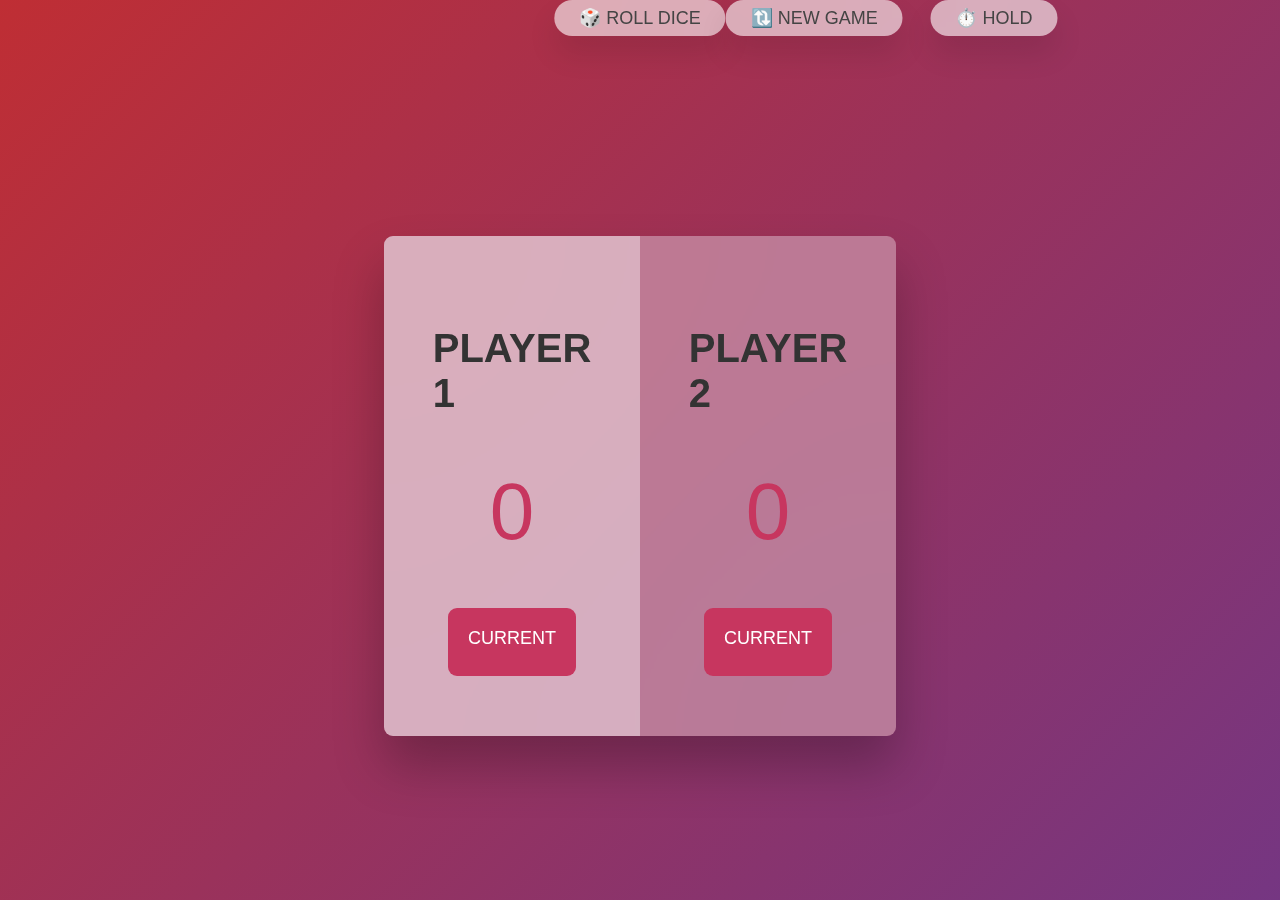
==== pig-game/index.html @ b228656b "Added Menu Buttons" ====
<!DOCTYPE html>
<html lang="en">
  <head>
    <meta charset="UTF-8" />
    <meta name="viewport" content="width=device-width, initial-scale=1.0" />
    <title>Pig Game</title>

    <link rel="stylesheet" href="style.css" />
  </head>
  <body>
    <div class="wrapper-main">
      <button class="button">🎲 ROLL DICE</button>
      <button class="button">🔃 NEW GAME</button>
      <button class="button">⏱️ HOLD</button>

      <main>
        <section class="player player-1 player-active">
          <h2 class="name">Player 1</h2>
          <p class="score">0</p>

          <div class="current">
            <p class="current-label">Current</p>
            <p class="current-score">0</p>
          </div>
        </section>

        <section class="player player-2">
          <h2 class="name">Player 2</h2>
          <p class="score">0</p>

          <div class="current">
            <p class="current-label">Current</p>
            <p class="current-score">0</p>
          </div>
        </section>
      </main>
    </div>

    <script src="script.js"></script>
  </body>
</html>
---- pig-game/style.css ----
@import url("https://fonts.googleapis.com/css2?family=Press+Start+2P&display=swap");

* {
  padding: 0;
  margin: 0;
  box-sizing: inherit;
}

html {
  font-size: 62.5%;
  box-sizing: border-box;
}

body {
  font-family: "Nunito", sans-serif;
  font-weight: 400;
  background-image: linear-gradient(-45deg, #753682 0%, #bf2e34 100%);
  height: 100vh;
  color: #333;
  overflow: hidden;
}

.wrapper-main {
  width: 100vw;
  height: 100vh;
  position: absolute;
}

main {
  width: 40%;
  background-color: rgba(255, 255, 255, 0.35);
  height: 50rem;
  position: relative;
  top: 50%;
  left: 50%;
  transform: translate(-50%, -50%);

  display: flex;
  border-radius: 0.9rem;
  backdrop-filter: blur(200px);
  box-shadow: 0 3rem 5rem rgba(0, 0, 0, 0.25);
}

button {
  border-radius: 50rem;
  color: #444;
  background: none;
  font-family: inherit;
  border: none;
  background-color: rgba(255, 255, 255, 0.6);
  backdrop-filter: blur(10px);
  font-size: 1.8rem;
  box-shadow: 0 1.75rem 3rem rgba(0, 0, 0, 0.1);
  padding: 0.7rem 2.5rem;
  cursor: pointer;
  transition: all 0.2s;
  position: relative;
  left: 50%;
  transform: translateX(-50%);
  z-index: 1;
}

button:focus {
  transform: translate(-50%, 3px);
  box-shadow: 0 1.75rem 3rem rgba(0, 0, 0, 0.15);
}

/* .button::first-letter {
  font-size: 2.4rem;
  display: inline-block;
  margin-right: 0.7rem;
} */

/* .button-new {
  top: 4rem;
}
.button-roll {
  top: 39.3rem;
}
.button-hold {
  top: 46.1rem;
} */

section {
  width: 50%;
}

.player {
  display: flex;
  flex-direction: column;
  row-gap: 5rem;
  padding: 9rem 9rem 6rem 9rem;
  align-items: center;
}

.player-active {
  background-color: rgba(255, 255, 255, 0.4);
  border-radius: 9px 0 0 9px;
}

.player-active .name {
  font-weight: 700;
}
.player-active .score {
  font-weight: 400;
}

.player-active .current {
  opacity: 1;
}

.name {
  text-transform: uppercase;
  font-size: 4rem;
  /* position: absolute; */
}

.score {
  font-size: 8rem;
  color: #c7365f;
  margin-bottom: auto;
}

.current {
  background-color: #c7365f;
  border-radius: 9px;
  color: #fff;

  display: flex;
  flex-direction: column;
  align-items: center;
  overflow: hidden;
  transition: all 0.75s;
}

.current-label {
  text-transform: uppercase;
  font-size: 1.8rem;
  margin-bottom: 1rem;
  padding: 2rem;
}

.current-score {
  font-size: 3.5rem;
}
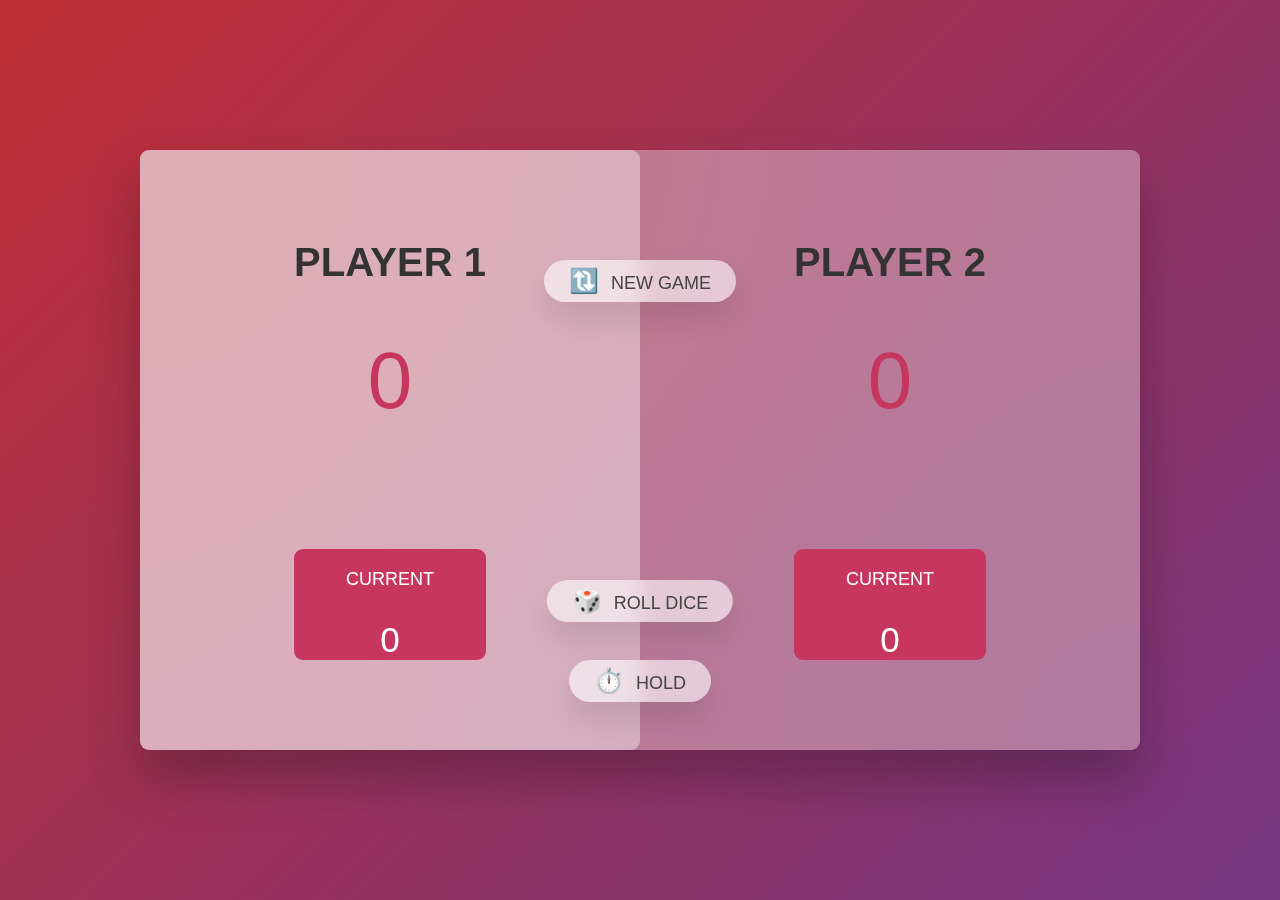
==== commit 647f5c71: "Added Event Handlers" ====
--- a/pig-game/index.html
+++ b/pig-game/index.html
@@ -8,33 +8,32 @@
     <link rel="stylesheet" href="style.css" />
   </head>
   <body>
-    <div class="wrapper-main">
-      <button class="button">🎲 ROLL DICE</button>
-      <button class="button">🔃 NEW GAME</button>
-      <button class="button">⏱️ HOLD</button>
+    <img src="dice-2.png" alt="Playing Dice" class="dice" />
+    <button class="button button-roll">🎲 ROLL DICE</button>
+    <button class="button button-new">🔃 NEW GAME</button>
+    <button class="button button-hold">⏱️ HOLD</button>
 
-      <main>
-        <section class="player player-1 player-active">
-          <h2 class="name">Player 1</h2>
-          <p class="score">0</p>
+    <main>
+      <section class="player player-1 player-active">
+        <h2 class="name">Player 1</h2>
+        <p class="score" id="score-1">0</p>
 
-          <div class="current">
-            <p class="current-label">Current</p>
-            <p class="current-score">0</p>
-          </div>
-        </section>
+        <div class="current">
+          <p class="current-label">Current</p>
+          <p class="current-score" id="current-score-1">0</p>
+        </div>
+      </section>
 
-        <section class="player player-2">
-          <h2 class="name">Player 2</h2>
-          <p class="score">0</p>
+      <section class="player player-2">
+        <h2 class="name">Player 2</h2>
+        <p class="score" id="score-2">0</p>
 
-          <div class="current">
-            <p class="current-label">Current</p>
-            <p class="current-score">0</p>
-          </div>
-        </section>
-      </main>
-    </div>
+        <div class="current">
+          <p class="current-label">Current</p>
+          <p class="current-score" id="current-score-2">0</p>
+        </div>
+      </section>
+    </main>
 
     <script src="script.js"></script>
   </body>
--- a/pig-game/style.css
+++ b/pig-game/style.css
@@ -20,17 +20,16 @@
   overflow: hidden;
 }
 
-.wrapper-main {
+/* .wrapper-main {
   width: 100vw;
   height: 100vh;
   position: absolute;
-}
+} */
 
 main {
-  width: 40%;
+  height: 60rem;
+  width: 100rem;
   background-color: rgba(255, 255, 255, 0.35);
-  height: 50rem;
-  position: relative;
   top: 50%;
   left: 50%;
   transform: translate(-50%, -50%);
@@ -39,47 +38,8 @@
   border-radius: 0.9rem;
   backdrop-filter: blur(200px);
   box-shadow: 0 3rem 5rem rgba(0, 0, 0, 0.25);
+  position: absolute;
 }
-
-button {
-  border-radius: 50rem;
-  color: #444;
-  background: none;
-  font-family: inherit;
-  border: none;
-  background-color: rgba(255, 255, 255, 0.6);
-  backdrop-filter: blur(10px);
-  font-size: 1.8rem;
-  box-shadow: 0 1.75rem 3rem rgba(0, 0, 0, 0.1);
-  padding: 0.7rem 2.5rem;
-  cursor: pointer;
-  transition: all 0.2s;
-  position: relative;
-  left: 50%;
-  transform: translateX(-50%);
-  z-index: 1;
-}
-
-button:focus {
-  transform: translate(-50%, 3px);
-  box-shadow: 0 1.75rem 3rem rgba(0, 0, 0, 0.15);
-}
-
-/* .button::first-letter {
-  font-size: 2.4rem;
-  display: inline-block;
-  margin-right: 0.7rem;
-} */
-
-/* .button-new {
-  top: 4rem;
-}
-.button-roll {
-  top: 39.3rem;
-}
-.button-hold {
-  top: 46.1rem;
-} */
 
 section {
   width: 50%;
@@ -89,13 +49,14 @@
   display: flex;
   flex-direction: column;
   row-gap: 5rem;
-  padding: 9rem 9rem 6rem 9rem;
+  padding: 9rem;
   align-items: center;
+  transition: all 0.75s;
 }
 
 .player-active {
   background-color: rgba(255, 255, 255, 0.4);
-  border-radius: 9px 0 0 9px;
+  border-radius: 9px;
 }
 
 .player-active .name {
@@ -122,6 +83,7 @@
 }
 
 .current {
+  width: 60%;
   background-color: #c7365f;
   border-radius: 9px;
   color: #fff;
@@ -143,3 +105,61 @@
 .current-score {
   font-size: 3.5rem;
 }
+
+.dice {
+  position: absolute;
+  left: 50%;
+  transform: translateX(-50%);
+  height: 10rem;
+  top: 38.5rem;
+  z-index: 1;
+}
+
+/* ABSOLUTELY POSITIONED ELEMENTS */
+button {
+  border-radius: 50rem;
+  color: #444;
+  background: none;
+  font-family: inherit;
+  border: none;
+  background-color: rgba(255, 255, 255, 0.6);
+  backdrop-filter: blur(10px);
+  font-size: 1.8rem;
+  box-shadow: 0 1.75rem 3rem rgba(0, 0, 0, 0.1);
+  padding: 0.7rem 2.5rem;
+  cursor: pointer;
+  transition: all 0.2s;
+  position: absolute;
+  left: 50%;
+  transform: translateX(-50%);
+  z-index: 1;
+}
+
+button:active {
+  transform: translate(-50%, 3px);
+  box-shadow: 0 1rem 2.2rem rgba(0, 0, 0, 0.15);
+}
+
+button:focus {
+  outline: none;
+}
+
+.button::first-letter {
+  font-size: 2.4rem;
+  display: inline-block;
+  margin-right: 0.7rem;
+}
+
+.button-new {
+  top: 26rem;
+}
+.button-roll {
+  top: 58rem;
+}
+.button-hold {
+  top: 66rem;
+}
+
+.hidden {
+  display: none;
+}
